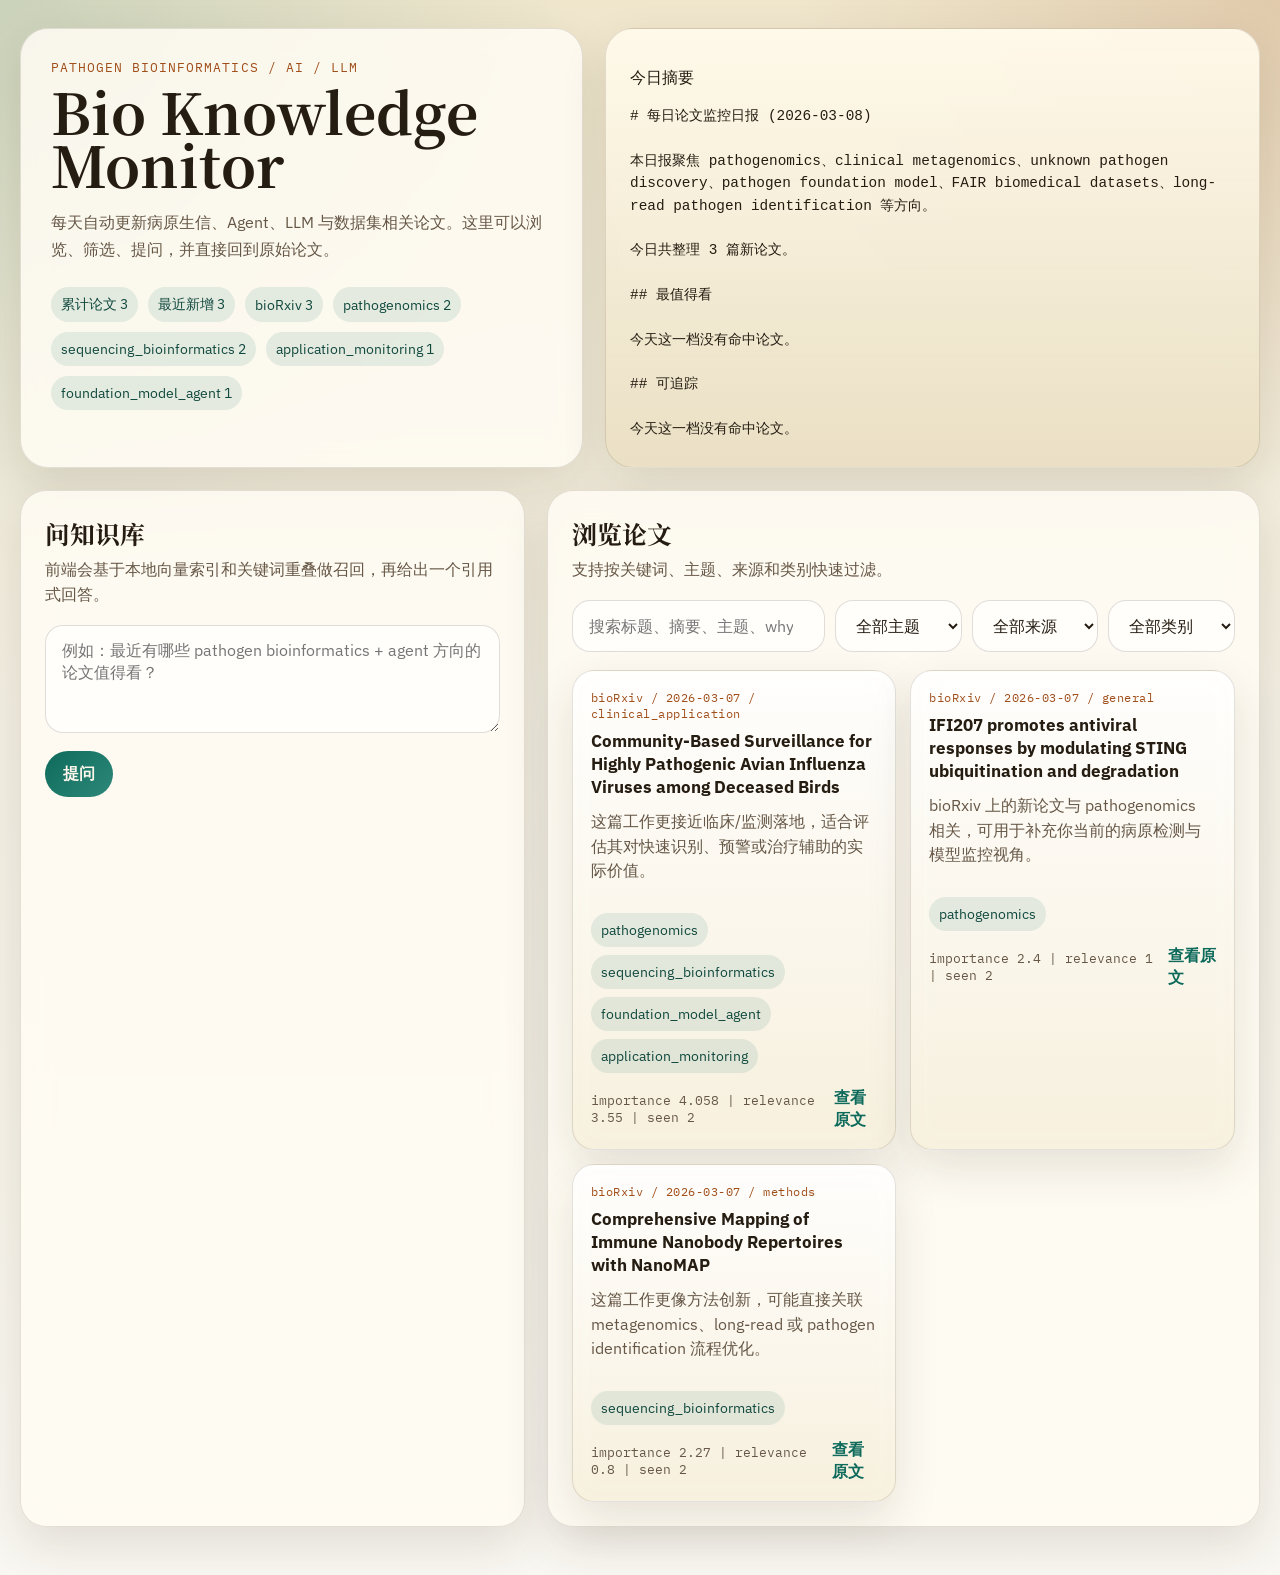
==== site/index.html @ e8703422 "Add web frontend and GitHub Pages deployment" ====
<!doctype html>
<html lang="zh-CN">
  <head>
    <meta charset="utf-8">
    <meta name="viewport" content="width=device-width, initial-scale=1">
    <title>Bio Knowledge Monitor</title>
    <link rel="preconnect" href="https://fonts.googleapis.com">
    <link rel="preconnect" href="https://fonts.gstatic.com" crossorigin>
    <link href="https://fonts.googleapis.com/css2?family=IBM+Plex+Sans:wght@400;500;600;700&family=IBM+Plex+Mono:wght@400;500&family=Noto+Serif+SC:wght@500;700&display=swap" rel="stylesheet">
    <link rel="stylesheet" href="./styles.css">
  </head>
  <body>
    <div class="page-shell">
      <header class="hero">
        <div class="hero-copy">
          <p class="eyebrow">Pathogen Bioinformatics / AI / LLM</p>
          <h1>Bio Knowledge Monitor</h1>
          <p class="hero-text">
            每天自动更新病原生信、Agent、LLM 与数据集相关论文。这里可以浏览、筛选、提问，并直接回到原始论文。
          </p>
          <div class="hero-stats" id="hero-stats"></div>
        </div>
        <div class="hero-panel">
          <p class="panel-label">今日摘要</p>
          <pre id="digest-preview">加载中...</pre>
        </div>
      </header>

      <main class="layout">
        <section class="ask-card">
          <div class="section-head">
            <h2>问知识库</h2>
            <p>前端会基于本地向量索引和关键词重叠做召回，再给出一个引用式回答。</p>
          </div>
          <form id="ask-form" class="ask-form">
            <textarea id="question-input" rows="3" placeholder="例如：最近有哪些 pathogen bioinformatics + agent 方向的论文值得看？"></textarea>
            <div class="form-row">
              <button type="submit">提问</button>
              <span id="ask-status"></span>
            </div>
          </form>
          <div id="answer-card" class="answer-card hidden">
            <h3>回答</h3>
            <div id="answer-body"></div>
          </div>
        </section>

        <section class="browser-card">
          <div class="section-head">
            <h2>浏览论文</h2>
            <p>支持按关键词、主题、来源和类别快速过滤。</p>
          </div>
          <div class="toolbar">
            <input id="search-input" type="search" placeholder="搜索标题、摘要、主题、why it matters">
            <select id="topic-filter">
              <option value="">全部主题</option>
            </select>
            <select id="source-filter">
              <option value="">全部来源</option>
            </select>
            <select id="category-filter">
              <option value="">全部类别</option>
            </select>
          </div>
          <div class="paper-grid" id="paper-grid"></div>
        </section>
      </main>
    </div>

    <template id="paper-template">
      <article class="paper-card">
        <div class="paper-meta"></div>
        <h3 class="paper-title"></h3>
        <p class="paper-summary"></p>
        <div class="paper-tags"></div>
        <div class="paper-foot">
          <div class="paper-scores"></div>
          <a class="paper-link" target="_blank" rel="noreferrer">查看原文</a>
        </div>
      </article>
    </template>

    <script src="./app.js" type="module"></script>
  </body>
  </html>
---- site/styles.css ----
:root {
  --bg: #f3efe3;
  --bg-strong: #e9dfc3;
  --panel: rgba(255, 252, 244, 0.86);
  --panel-strong: rgba(246, 239, 219, 0.96);
  --line: rgba(64, 51, 30, 0.14);
  --text: #261d12;
  --muted: #665746;
  --accent: #0e6b5c;
  --accent-soft: #a5d4c0;
  --signal: #a04e1a;
  --shadow: 0 18px 46px rgba(58, 41, 14, 0.12);
}

* {
  box-sizing: border-box;
}

body {
  margin: 0;
  color: var(--text);
  background:
    radial-gradient(circle at top left, rgba(14, 107, 92, 0.16), transparent 28%),
    radial-gradient(circle at top right, rgba(160, 78, 26, 0.18), transparent 24%),
    linear-gradient(180deg, #efe6cc 0%, var(--bg) 46%, #f9f7f1 100%);
  font-family: "IBM Plex Sans", sans-serif;
}

.page-shell {
  max-width: 1340px;
  margin: 0 auto;
  padding: 28px 20px 48px;
}

.hero {
  display: grid;
  grid-template-columns: 1.4fr 0.9fr;
  gap: 22px;
  align-items: stretch;
  margin-bottom: 22px;
}

.hero-copy,
.hero-panel,
.ask-card,
.browser-card,
.paper-card,
.answer-card {
  backdrop-filter: blur(14px);
  background: var(--panel);
  border: 1px solid var(--line);
  box-shadow: var(--shadow);
}

.hero-copy {
  border-radius: 28px;
  padding: 30px;
}

.hero-panel {
  border-radius: 28px;
  padding: 22px 24px;
  background: linear-gradient(180deg, rgba(255, 249, 234, 0.98), rgba(233, 223, 195, 0.94));
}

.eyebrow,
.panel-label,
.paper-meta,
.paper-scores,
#ask-status {
  font-family: "IBM Plex Mono", monospace;
}

.eyebrow {
  margin: 0 0 8px;
  color: var(--signal);
  letter-spacing: 0.08em;
  text-transform: uppercase;
  font-size: 0.8rem;
}

h1 {
  margin: 0;
  font-family: "Noto Serif SC", serif;
  font-size: clamp(2.3rem, 4.4vw, 4.6rem);
  line-height: 0.95;
}

.hero-text {
  max-width: 760px;
  margin: 18px 0 24px;
  color: var(--muted);
  font-size: 1.03rem;
  line-height: 1.65;
}

.hero-stats {
  display: flex;
  flex-wrap: wrap;
  gap: 10px;
}

.hero-stats span,
.paper-tags span {
  display: inline-flex;
  align-items: center;
  gap: 6px;
  padding: 8px 10px;
  border-radius: 999px;
  background: rgba(14, 107, 92, 0.1);
  color: #11493f;
  font-size: 0.85rem;
}

#digest-preview {
  margin: 0;
  white-space: pre-wrap;
  line-height: 1.55;
  font-size: 0.9rem;
  color: var(--text);
  max-height: 340px;
  overflow: auto;
}

.layout {
  display: grid;
  grid-template-columns: 0.92fr 1.3fr;
  gap: 22px;
}

.ask-card,
.browser-card {
  border-radius: 26px;
  padding: 24px;
}

.section-head h2 {
  margin: 0 0 6px;
  font-family: "Noto Serif SC", serif;
  font-size: 1.55rem;
}

.section-head p {
  margin: 0 0 18px;
  color: var(--muted);
  line-height: 1.55;
}

.ask-form textarea,
.toolbar input,
.toolbar select {
  width: 100%;
  border: 1px solid rgba(48, 39, 23, 0.15);
  border-radius: 18px;
  background: rgba(255, 255, 255, 0.7);
  color: var(--text);
  padding: 14px 16px;
  font: inherit;
}

.ask-form textarea {
  resize: vertical;
  min-height: 108px;
}

.form-row {
  display: flex;
  align-items: center;
  justify-content: space-between;
  margin-top: 14px;
}

button {
  border: 0;
  border-radius: 999px;
  background: linear-gradient(135deg, var(--accent) 0%, #2d8879 100%);
  color: #fff7ec;
  padding: 12px 18px;
  font: inherit;
  font-weight: 600;
  cursor: pointer;
}

.answer-card {
  margin-top: 18px;
  border-radius: 22px;
  padding: 18px 20px;
  background: var(--panel-strong);
}

.hidden {
  display: none;
}

.answer-card h3 {
  margin: 0 0 12px;
  font-size: 1rem;
}

.answer-card p {
  margin: 0 0 10px;
  line-height: 1.65;
}

.answer-card ul {
  margin: 0;
  padding-left: 20px;
}

.toolbar {
  display: grid;
  grid-template-columns: 2fr 1fr 1fr 1fr;
  gap: 10px;
  margin-bottom: 18px;
}

.paper-grid {
  display: grid;
  grid-template-columns: repeat(2, minmax(0, 1fr));
  gap: 14px;
}

.paper-card {
  border-radius: 22px;
  padding: 18px;
  background: linear-gradient(180deg, rgba(255, 255, 255, 0.88), rgba(246, 239, 219, 0.88));
}

.paper-meta {
  color: var(--signal);
  font-size: 0.78rem;
  letter-spacing: 0.04em;
}

.paper-title {
  margin: 8px 0 10px;
  font-size: 1.08rem;
  line-height: 1.35;
}

.paper-summary {
  margin: 0 0 12px;
  color: var(--muted);
  line-height: 1.55;
  min-height: 92px;
}

.paper-tags {
  display: flex;
  flex-wrap: wrap;
  gap: 8px;
  margin-bottom: 14px;
}

.paper-foot {
  display: flex;
  align-items: center;
  justify-content: space-between;
  gap: 14px;
}

.paper-scores {
  color: var(--muted);
  font-size: 0.8rem;
}

.paper-link {
  color: var(--accent);
  text-decoration: none;
  font-weight: 600;
}

@media (max-width: 1080px) {
  .hero,
  .layout {
    grid-template-columns: 1fr;
  }

  .toolbar,
  .paper-grid {
    grid-template-columns: 1fr;
  }
}
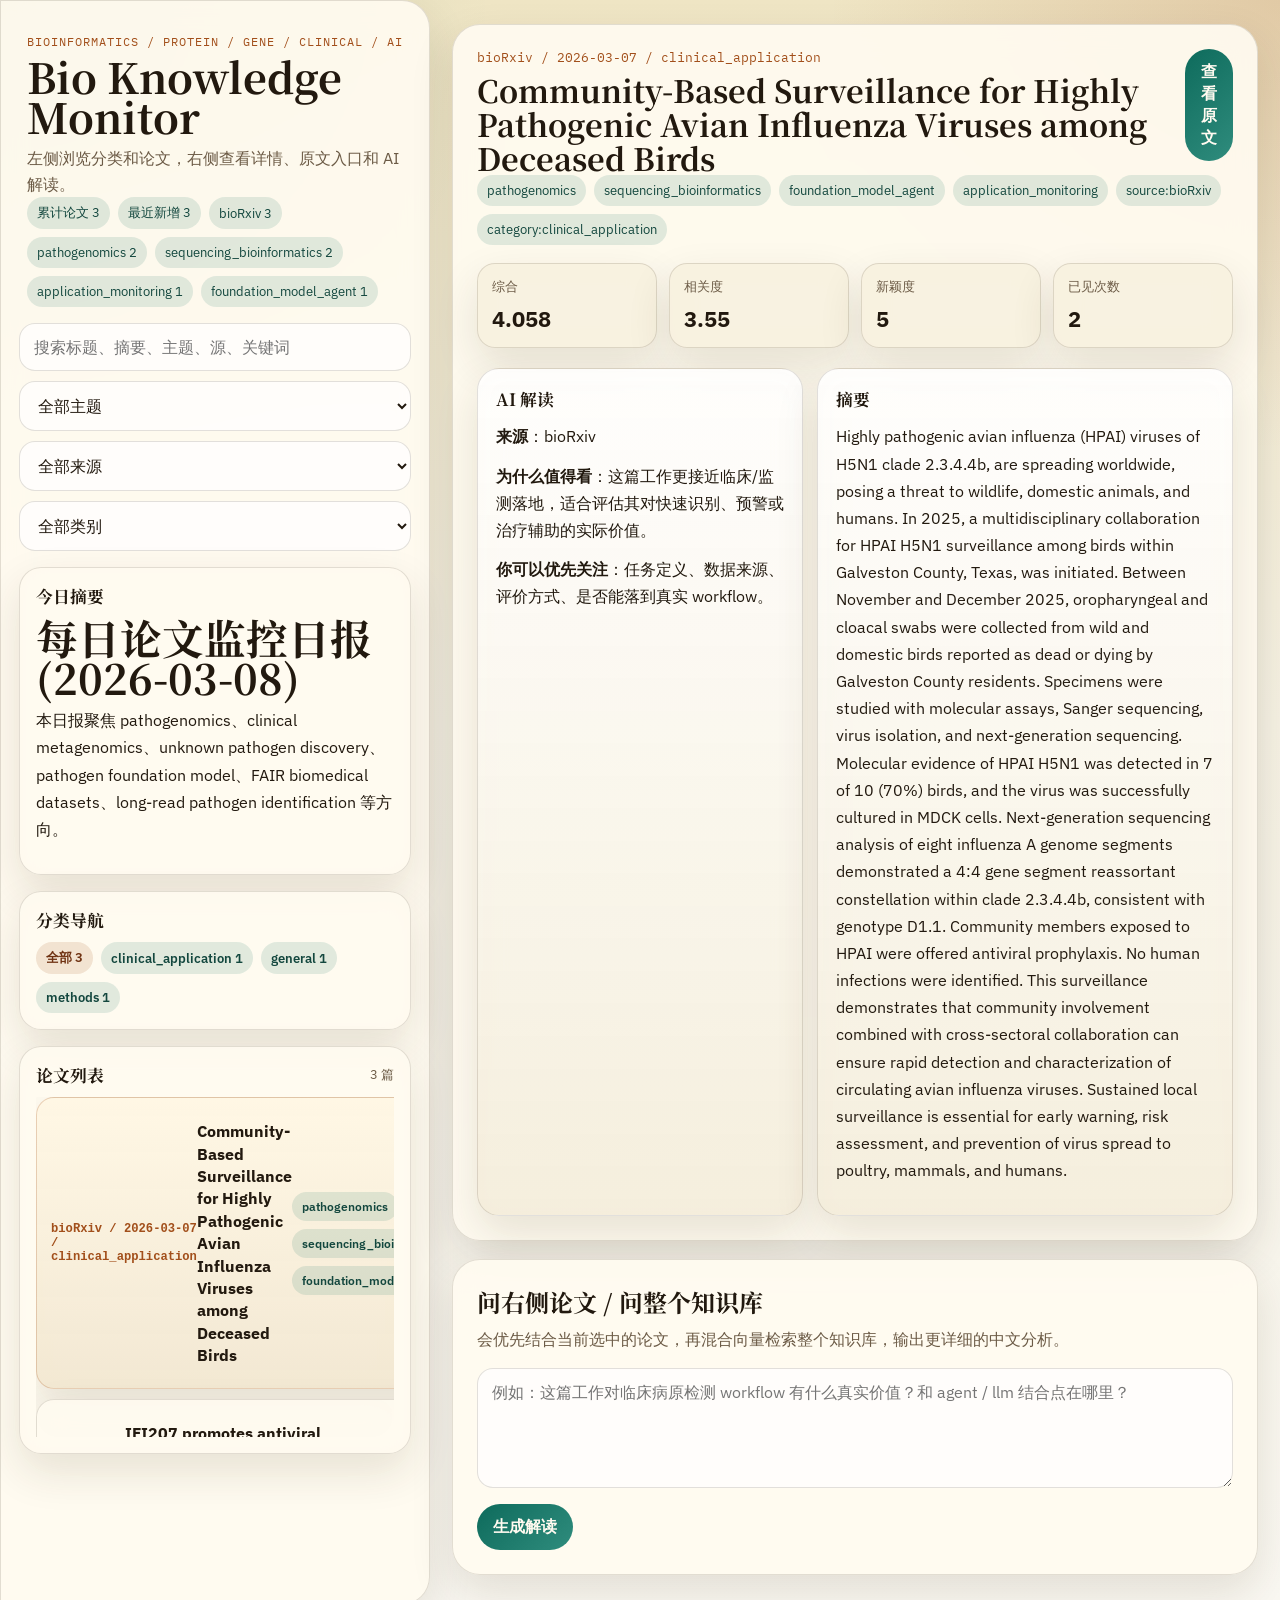
==== commit 843366d7: "Improve frontend layout and broaden research topics" ====
--- a/site/index.html
+++ b/site/index.html
@@ -10,74 +10,123 @@
     <link rel="stylesheet" href="./styles.css">
   </head>
   <body>
-    <div class="page-shell">
-      <header class="hero">
-        <div class="hero-copy">
-          <p class="eyebrow">Pathogen Bioinformatics / AI / LLM</p>
+    <div class="app-shell">
+      <aside class="sidebar">
+        <div class="sidebar-top">
+          <p class="eyebrow">Bioinformatics / Protein / Gene / Clinical / AI</p>
           <h1>Bio Knowledge Monitor</h1>
-          <p class="hero-text">
-            每天自动更新病原生信、Agent、LLM 与数据集相关论文。这里可以浏览、筛选、提问，并直接回到原始论文。
-          </p>
+          <p class="sidebar-copy">左侧浏览分类和论文，右侧查看详情、原文入口和 AI 解读。</p>
           <div class="hero-stats" id="hero-stats"></div>
         </div>
-        <div class="hero-panel">
-          <p class="panel-label">今日摘要</p>
-          <pre id="digest-preview">加载中...</pre>
+
+        <div class="sidebar-controls">
+          <input id="search-input" type="search" placeholder="搜索标题、摘要、主题、源、关键词">
+          <select id="topic-filter">
+            <option value="">全部主题</option>
+          </select>
+          <select id="source-filter">
+            <option value="">全部来源</option>
+          </select>
+          <select id="category-filter">
+            <option value="">全部类别</option>
+          </select>
         </div>
-      </header>
 
-      <main class="layout">
-        <section class="ask-card">
-          <div class="section-head">
-            <h2>问知识库</h2>
-            <p>前端会基于本地向量索引和关键词重叠做召回，再给出一个引用式回答。</p>
+        <section class="digest-card">
+          <div class="section-minihead">
+            <h2>今日摘要</h2>
+          </div>
+          <div id="digest-preview" class="markdown-body">加载中...</div>
+        </section>
+
+        <section class="group-card">
+          <div class="section-minihead">
+            <h2>分类导航</h2>
+          </div>
+          <div id="group-list" class="group-list"></div>
+        </section>
+
+        <section class="paper-list-card">
+          <div class="section-minihead">
+            <h2>论文列表</h2>
+            <span id="paper-count"></span>
+          </div>
+          <div id="paper-list" class="paper-list"></div>
+        </section>
+      </aside>
+
+      <main class="detail-pane">
+        <section class="detail-card">
+          <div class="detail-head">
+            <div>
+              <p id="detail-meta" class="detail-meta"></p>
+              <h2 id="detail-title">请选择左侧论文</h2>
+            </div>
+            <div class="detail-actions">
+              <a id="detail-link" class="primary-link" href="#" target="_blank" rel="noreferrer">查看原文</a>
+            </div>
+          </div>
+
+          <div id="detail-tags" class="detail-tags"></div>
+
+          <div class="detail-grid">
+            <div class="metric-card">
+              <span>综合</span>
+              <strong id="detail-importance">-</strong>
+            </div>
+            <div class="metric-card">
+              <span>相关度</span>
+              <strong id="detail-relevance">-</strong>
+            </div>
+            <div class="metric-card">
+              <span>新颖度</span>
+              <strong id="detail-novelty">-</strong>
+            </div>
+            <div class="metric-card">
+              <span>已见次数</span>
+              <strong id="detail-times-seen">-</strong>
+            </div>
+          </div>
+
+          <div class="info-blocks">
+            <section class="info-card">
+              <h3>AI 解读</h3>
+              <div id="detail-why" class="markdown-body"></div>
+            </section>
+            <section class="info-card">
+              <h3>摘要</h3>
+              <div id="detail-abstract" class="markdown-body"></div>
+            </section>
+          </div>
+        </section>
+
+        <section class="chat-card">
+          <div class="chat-head">
+            <div>
+              <h2>问右侧论文 / 问整个知识库</h2>
+              <p>会优先结合当前选中的论文，再混合向量检索整个知识库，输出更详细的中文分析。</p>
+            </div>
           </div>
           <form id="ask-form" class="ask-form">
-            <textarea id="question-input" rows="3" placeholder="例如：最近有哪些 pathogen bioinformatics + agent 方向的论文值得看？"></textarea>
+            <textarea id="question-input" rows="4" placeholder="例如：这篇工作对临床病原检测 workflow 有什么真实价值？和 agent / llm 结合点在哪里？"></textarea>
             <div class="form-row">
-              <button type="submit">提问</button>
+              <button type="submit">生成解读</button>
               <span id="ask-status"></span>
             </div>
           </form>
           <div id="answer-card" class="answer-card hidden">
-            <h3>回答</h3>
-            <div id="answer-body"></div>
+            <div id="answer-body" class="markdown-body"></div>
           </div>
-        </section>
-
-        <section class="browser-card">
-          <div class="section-head">
-            <h2>浏览论文</h2>
-            <p>支持按关键词、主题、来源和类别快速过滤。</p>
-          </div>
-          <div class="toolbar">
-            <input id="search-input" type="search" placeholder="搜索标题、摘要、主题、why it matters">
-            <select id="topic-filter">
-              <option value="">全部主题</option>
-            </select>
-            <select id="source-filter">
-              <option value="">全部来源</option>
-            </select>
-            <select id="category-filter">
-              <option value="">全部类别</option>
-            </select>
-          </div>
-          <div class="paper-grid" id="paper-grid"></div>
         </section>
       </main>
     </div>
 
-    <template id="paper-template">
-      <article class="paper-card">
-        <div class="paper-meta"></div>
-        <h3 class="paper-title"></h3>
-        <p class="paper-summary"></p>
-        <div class="paper-tags"></div>
-        <div class="paper-foot">
-          <div class="paper-scores"></div>
-          <a class="paper-link" target="_blank" rel="noreferrer">查看原文</a>
-        </div>
-      </article>
+    <template id="paper-item-template">
+      <button class="paper-item" type="button">
+        <span class="paper-item-meta"></span>
+        <strong class="paper-item-title"></strong>
+        <span class="paper-item-tags"></span>
+      </button>
     </template>
 
     <script src="./app.js" type="module"></script>
--- a/site/styles.css
+++ b/site/styles.css
@@ -1,283 +1,394 @@
 :root {
-  --bg: #f3efe3;
-  --bg-strong: #e9dfc3;
-  --panel: rgba(255, 252, 244, 0.86);
-  --panel-strong: rgba(246, 239, 219, 0.96);
-  --line: rgba(64, 51, 30, 0.14);
-  --text: #261d12;
-  --muted: #665746;
+  --bg: #efe8d2;
+  --panel: rgba(255, 251, 240, 0.92);
+  --panel-2: rgba(248, 242, 224, 0.95);
+  --line: rgba(52, 40, 23, 0.14);
+  --text: #22190f;
+  --muted: #6c5b46;
   --accent: #0e6b5c;
-  --accent-soft: #a5d4c0;
-  --signal: #a04e1a;
-  --shadow: 0 18px 46px rgba(58, 41, 14, 0.12);
+  --accent-2: #a24f1b;
+  --chip: rgba(14, 107, 92, 0.12);
+  --chip-active: rgba(162, 79, 27, 0.14);
+  --shadow: 0 18px 44px rgba(57, 40, 11, 0.12);
 }
 
 * {
   box-sizing: border-box;
 }
 
+html,
 body {
   margin: 0;
+  min-height: 100%;
+}
+
+body {
   color: var(--text);
   background:
-    radial-gradient(circle at top left, rgba(14, 107, 92, 0.16), transparent 28%),
-    radial-gradient(circle at top right, rgba(160, 78, 26, 0.18), transparent 24%),
-    linear-gradient(180deg, #efe6cc 0%, var(--bg) 46%, #f9f7f1 100%);
+    radial-gradient(circle at 0% 0%, rgba(14, 107, 92, 0.14), transparent 24%),
+    radial-gradient(circle at 100% 0%, rgba(162, 79, 27, 0.18), transparent 22%),
+    linear-gradient(180deg, #efe5c4 0%, #f5f1e3 45%, #faf8f2 100%);
   font-family: "IBM Plex Sans", sans-serif;
 }
 
-.page-shell {
-  max-width: 1340px;
-  margin: 0 auto;
-  padding: 28px 20px 48px;
-}
-
-.hero {
-  display: grid;
-  grid-template-columns: 1.4fr 0.9fr;
-  gap: 22px;
-  align-items: stretch;
-  margin-bottom: 22px;
-}
-
-.hero-copy,
-.hero-panel,
-.ask-card,
-.browser-card,
-.paper-card,
-.answer-card {
+.app-shell {
+  display: grid;
+  grid-template-columns: 430px minmax(0, 1fr);
+  min-height: 100vh;
+}
+
+.sidebar,
+.detail-card,
+.chat-card,
+.paper-item,
+.metric-card,
+.info-card,
+.digest-card,
+.group-card,
+.paper-list-card {
+  border: 1px solid var(--line);
+  background: var(--panel);
+  box-shadow: var(--shadow);
   backdrop-filter: blur(14px);
-  background: var(--panel);
-  border: 1px solid var(--line);
-  box-shadow: var(--shadow);
-}
-
-.hero-copy {
-  border-radius: 28px;
-  padding: 30px;
-}
-
-.hero-panel {
-  border-radius: 28px;
-  padding: 22px 24px;
-  background: linear-gradient(180deg, rgba(255, 249, 234, 0.98), rgba(233, 223, 195, 0.94));
+}
+
+.sidebar {
+  padding: 22px 18px 24px;
+  border-radius: 0 28px 28px 0;
+  display: flex;
+  flex-direction: column;
+  gap: 16px;
+}
+
+.sidebar-top {
+  padding: 10px 8px 0;
 }
 
 .eyebrow,
-.panel-label,
-.paper-meta,
-.paper-scores,
+.detail-meta,
+.paper-item-meta,
 #ask-status {
   font-family: "IBM Plex Mono", monospace;
 }
 
 .eyebrow {
   margin: 0 0 8px;
-  color: var(--signal);
+  color: var(--accent-2);
+  text-transform: uppercase;
   letter-spacing: 0.08em;
-  text-transform: uppercase;
-  font-size: 0.8rem;
+  font-size: 0.78rem;
 }
 
 h1 {
+  margin: 0 0 10px;
+  font-family: "Noto Serif SC", serif;
+  font-size: 2.6rem;
+  line-height: 0.95;
+}
+
+.sidebar-copy {
+  margin: 0;
+  color: var(--muted);
+  line-height: 1.6;
+}
+
+.hero-stats,
+.detail-tags,
+.paper-item-tags {
+  display: flex;
+  flex-wrap: wrap;
+  gap: 8px;
+}
+
+.hero-stats span,
+.detail-tags span,
+.paper-item-tags span,
+.group-pill {
+  display: inline-flex;
+  align-items: center;
+  padding: 7px 10px;
+  border-radius: 999px;
+  background: var(--chip);
+  color: #13473e;
+  font-size: 0.82rem;
+}
+
+.sidebar-controls {
+  display: grid;
+  gap: 10px;
+}
+
+input,
+select,
+textarea {
+  width: 100%;
+  border: 1px solid rgba(52, 40, 23, 0.14);
+  border-radius: 16px;
+  padding: 13px 14px;
+  font: inherit;
+  color: var(--text);
+  background: rgba(255, 255, 255, 0.72);
+}
+
+.digest-card,
+.group-card,
+.paper-list-card {
+  border-radius: 22px;
+  padding: 16px;
+}
+
+.section-minihead {
+  display: flex;
+  align-items: center;
+  justify-content: space-between;
+  gap: 12px;
+  margin-bottom: 10px;
+}
+
+.section-minihead h2,
+.chat-head h2,
+.info-card h3 {
   margin: 0;
   font-family: "Noto Serif SC", serif;
-  font-size: clamp(2.3rem, 4.4vw, 4.6rem);
-  line-height: 0.95;
-}
-
-.hero-text {
-  max-width: 760px;
-  margin: 18px 0 24px;
-  color: var(--muted);
-  font-size: 1.03rem;
-  line-height: 1.65;
-}
-
-.hero-stats {
+}
+
+.section-minihead h2 {
+  font-size: 1.05rem;
+}
+
+#paper-count {
+  color: var(--muted);
+  font-size: 0.82rem;
+}
+
+.markdown-body {
+  color: var(--text);
+  line-height: 1.7;
+}
+
+.markdown-body p,
+.markdown-body ul,
+.markdown-body ol,
+.markdown-body blockquote {
+  margin: 0 0 12px;
+}
+
+.markdown-body ul,
+.markdown-body ol {
+  padding-left: 20px;
+}
+
+.markdown-body code {
+  padding: 2px 6px;
+  border-radius: 8px;
+  background: rgba(14, 107, 92, 0.08);
+  font-family: "IBM Plex Mono", monospace;
+  font-size: 0.92em;
+}
+
+.markdown-body blockquote {
+  padding-left: 14px;
+  border-left: 3px solid rgba(162, 79, 27, 0.35);
+  color: var(--muted);
+}
+
+#digest-preview {
+  max-height: 240px;
+  overflow: auto;
+}
+
+.group-list {
   display: flex;
   flex-wrap: wrap;
+  gap: 8px;
+}
+
+.group-pill {
+  border: 0;
+  cursor: pointer;
+  background: var(--chip);
+}
+
+.group-pill.active {
+  background: var(--chip-active);
+  color: #6f3212;
+}
+
+.paper-list {
+  display: grid;
   gap: 10px;
-}
-
-.hero-stats span,
-.paper-tags span {
+  max-height: calc(100vh - 560px);
+  overflow: auto;
+}
+
+.paper-item {
+  width: 100%;
+  text-align: left;
+  border-radius: 18px;
+  padding: 14px;
+  cursor: pointer;
+}
+
+.paper-item.active {
+  border-color: rgba(162, 79, 27, 0.24);
+  background: linear-gradient(180deg, rgba(255, 247, 228, 0.98), rgba(242, 231, 209, 0.95));
+}
+
+.paper-item-meta {
+  color: var(--accent-2);
+  font-size: 0.76rem;
+}
+
+.paper-item-title {
+  display: block;
+  margin: 8px 0;
+  color: var(--text);
+  line-height: 1.4;
+}
+
+.paper-item-tags span {
+  font-size: 0.76rem;
+}
+
+.detail-pane {
+  padding: 24px 22px 30px;
+  display: grid;
+  gap: 18px;
+}
+
+.detail-card,
+.chat-card {
+  border-radius: 28px;
+  padding: 24px;
+}
+
+.detail-head {
+  display: flex;
+  align-items: flex-start;
+  justify-content: space-between;
+  gap: 16px;
+}
+
+.detail-meta {
+  margin: 0 0 8px;
+  color: var(--accent-2);
+  font-size: 0.8rem;
+}
+
+#detail-title {
+  margin: 0;
+  font-family: "Noto Serif SC", serif;
+  font-size: clamp(1.6rem, 2.4vw, 2.5rem);
+  line-height: 1.1;
+}
+
+.primary-link,
+button {
   display: inline-flex;
   align-items: center;
-  gap: 6px;
-  padding: 8px 10px;
+  justify-content: center;
+  border: 0;
   border-radius: 999px;
-  background: rgba(14, 107, 92, 0.1);
-  color: #11493f;
-  font-size: 0.85rem;
-}
-
-#digest-preview {
-  margin: 0;
-  white-space: pre-wrap;
-  line-height: 1.55;
-  font-size: 0.9rem;
-  color: var(--text);
-  max-height: 340px;
-  overflow: auto;
-}
-
-.layout {
-  display: grid;
-  grid-template-columns: 0.92fr 1.3fr;
-  gap: 22px;
-}
-
-.ask-card,
-.browser-card {
-  border-radius: 26px;
-  padding: 24px;
-}
-
-.section-head h2 {
-  margin: 0 0 6px;
-  font-family: "Noto Serif SC", serif;
-  font-size: 1.55rem;
-}
-
-.section-head p {
-  margin: 0 0 18px;
-  color: var(--muted);
-  line-height: 1.55;
-}
-
-.ask-form textarea,
-.toolbar input,
-.toolbar select {
-  width: 100%;
-  border: 1px solid rgba(48, 39, 23, 0.15);
+  padding: 12px 16px;
+  background: linear-gradient(135deg, var(--accent) 0%, #2f8c7d 100%);
+  color: #fffaf0;
+  font: inherit;
+  font-weight: 600;
+  text-decoration: none;
+  cursor: pointer;
+}
+
+.detail-grid {
+  display: grid;
+  grid-template-columns: repeat(4, minmax(0, 1fr));
+  gap: 12px;
+  margin: 18px 0 20px;
+}
+
+.metric-card {
   border-radius: 18px;
-  background: rgba(255, 255, 255, 0.7);
-  color: var(--text);
-  padding: 14px 16px;
-  font: inherit;
-}
-
-.ask-form textarea {
+  padding: 14px;
+  background: var(--panel-2);
+}
+
+.metric-card span {
+  display: block;
+  color: var(--muted);
+  font-size: 0.8rem;
+}
+
+.metric-card strong {
+  display: block;
+  margin-top: 8px;
+  font-size: 1.4rem;
+}
+
+.info-blocks {
+  display: grid;
+  grid-template-columns: 0.88fr 1.12fr;
+  gap: 14px;
+}
+
+.info-card {
+  border-radius: 22px;
+  padding: 18px;
+  background: linear-gradient(180deg, rgba(255, 255, 255, 0.82), rgba(244, 237, 219, 0.92));
+}
+
+.info-card h3 {
+  margin-bottom: 12px;
+  font-size: 1.05rem;
+}
+
+.chat-head p {
+  margin: 8px 0 0;
+  color: var(--muted);
+  line-height: 1.6;
+}
+
+.ask-form {
+  margin-top: 16px;
+}
+
+textarea {
+  min-height: 120px;
   resize: vertical;
-  min-height: 108px;
 }
 
 .form-row {
+  margin-top: 12px;
   display: flex;
   align-items: center;
   justify-content: space-between;
-  margin-top: 14px;
-}
-
-button {
-  border: 0;
-  border-radius: 999px;
-  background: linear-gradient(135deg, var(--accent) 0%, #2d8879 100%);
-  color: #fff7ec;
-  padding: 12px 18px;
-  font: inherit;
-  font-weight: 600;
-  cursor: pointer;
+  gap: 12px;
 }
 
 .answer-card {
-  margin-top: 18px;
+  margin-top: 16px;
+  padding: 18px 18px 6px;
   border-radius: 22px;
-  padding: 18px 20px;
-  background: var(--panel-strong);
+  background: var(--panel-2);
 }
 
 .hidden {
   display: none;
 }
 
-.answer-card h3 {
-  margin: 0 0 12px;
-  font-size: 1rem;
-}
-
-.answer-card p {
-  margin: 0 0 10px;
-  line-height: 1.65;
-}
-
-.answer-card ul {
-  margin: 0;
-  padding-left: 20px;
-}
-
-.toolbar {
-  display: grid;
-  grid-template-columns: 2fr 1fr 1fr 1fr;
-  gap: 10px;
-  margin-bottom: 18px;
-}
-
-.paper-grid {
-  display: grid;
-  grid-template-columns: repeat(2, minmax(0, 1fr));
-  gap: 14px;
-}
-
-.paper-card {
-  border-radius: 22px;
-  padding: 18px;
-  background: linear-gradient(180deg, rgba(255, 255, 255, 0.88), rgba(246, 239, 219, 0.88));
-}
-
-.paper-meta {
-  color: var(--signal);
-  font-size: 0.78rem;
-  letter-spacing: 0.04em;
-}
-
-.paper-title {
-  margin: 8px 0 10px;
-  font-size: 1.08rem;
-  line-height: 1.35;
-}
-
-.paper-summary {
-  margin: 0 0 12px;
-  color: var(--muted);
-  line-height: 1.55;
-  min-height: 92px;
-}
-
-.paper-tags {
-  display: flex;
-  flex-wrap: wrap;
-  gap: 8px;
-  margin-bottom: 14px;
-}
-
-.paper-foot {
-  display: flex;
-  align-items: center;
-  justify-content: space-between;
-  gap: 14px;
-}
-
-.paper-scores {
-  color: var(--muted);
-  font-size: 0.8rem;
-}
-
-.paper-link {
-  color: var(--accent);
-  text-decoration: none;
-  font-weight: 600;
-}
-
-@media (max-width: 1080px) {
-  .hero,
-  .layout {
+@media (max-width: 1180px) {
+  .app-shell {
     grid-template-columns: 1fr;
   }
 
-  .toolbar,
-  .paper-grid {
+  .sidebar {
+    border-radius: 0 0 28px 28px;
+  }
+
+  .paper-list {
+    max-height: 320px;
+  }
+
+  .detail-grid,
+  .info-blocks {
     grid-template-columns: 1fr;
   }
 }
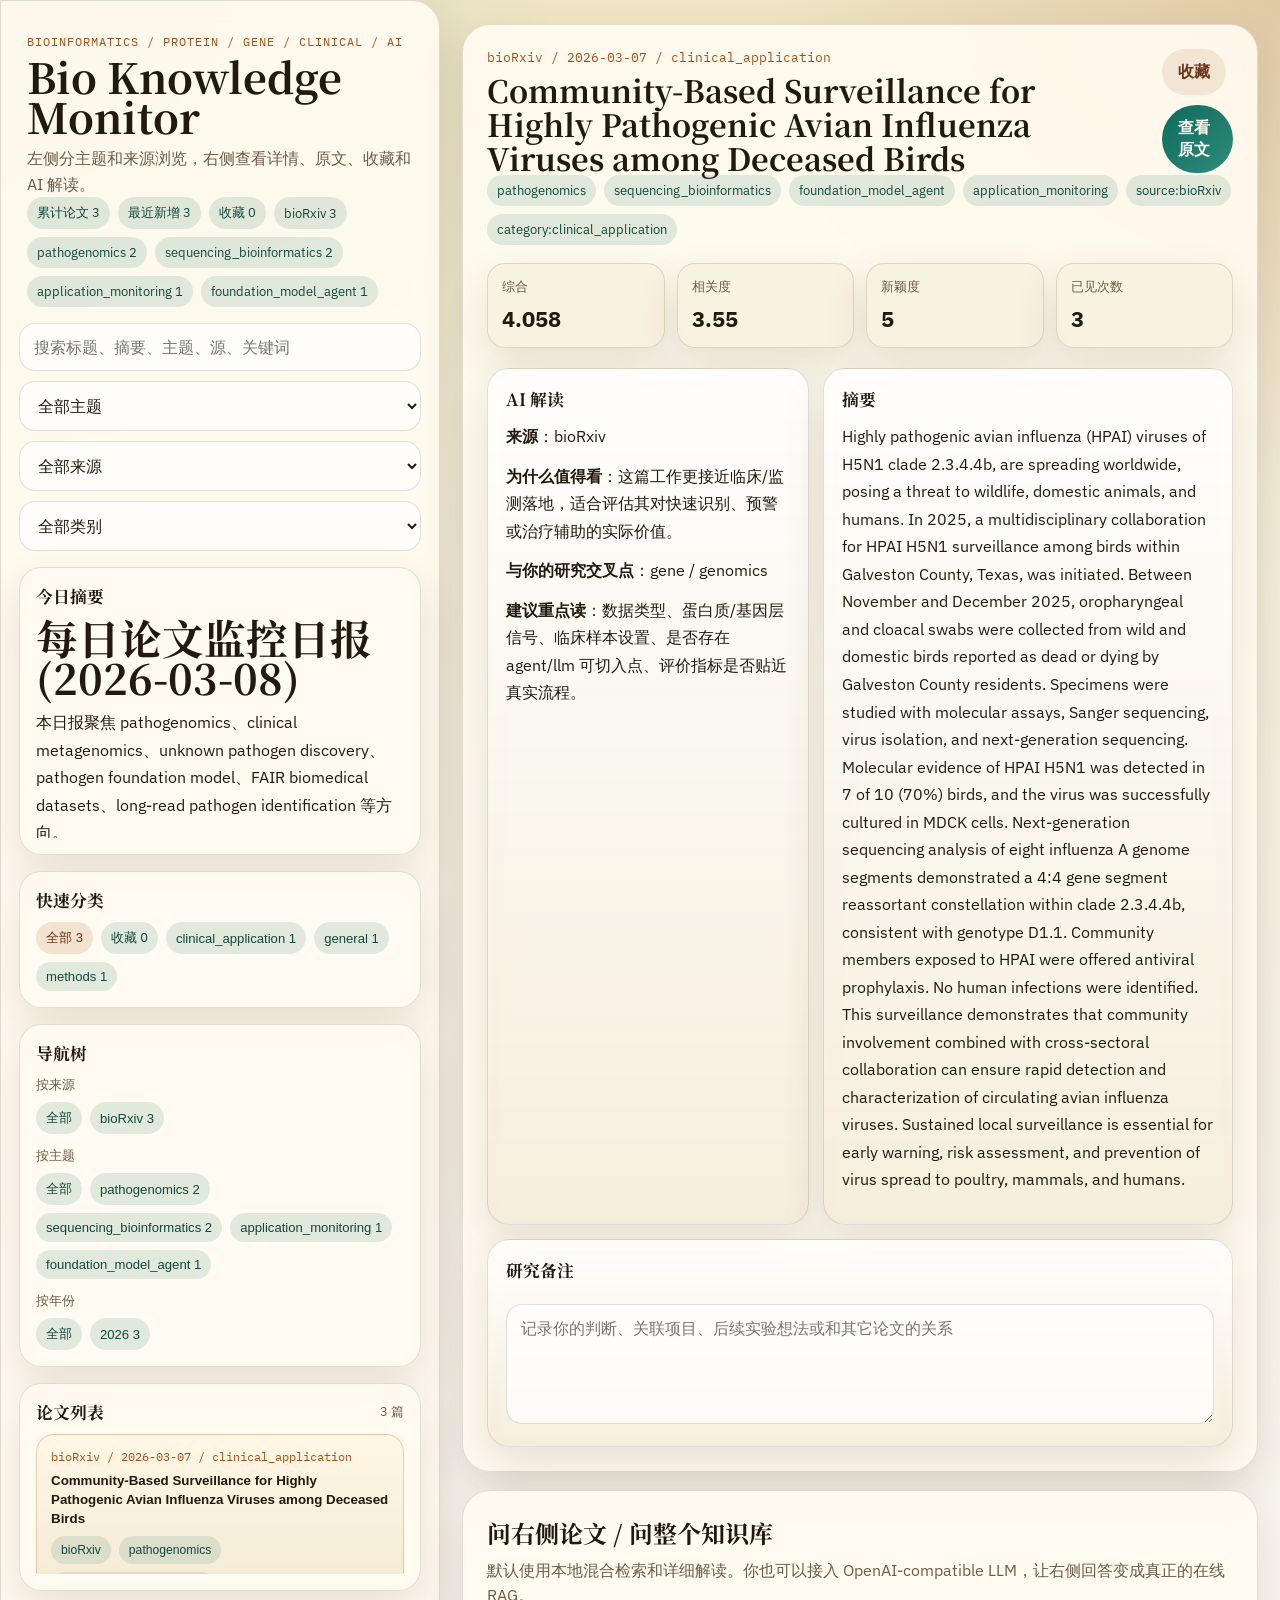
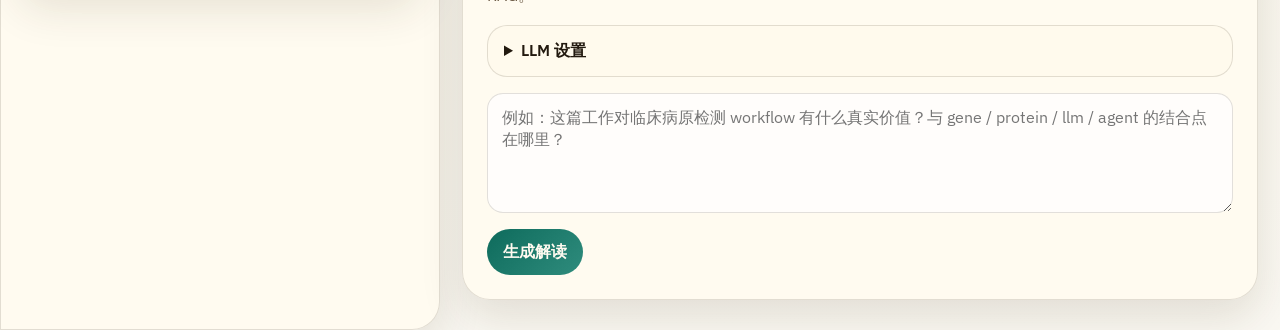
==== commit a2e0e8ea: "Add tree navigation and optional remote LLM chat" ====
--- a/site/index.html
+++ b/site/index.html
@@ -15,7 +15,7 @@
         <div class="sidebar-top">
           <p class="eyebrow">Bioinformatics / Protein / Gene / Clinical / AI</p>
           <h1>Bio Knowledge Monitor</h1>
-          <p class="sidebar-copy">左侧浏览分类和论文，右侧查看详情、原文入口和 AI 解读。</p>
+          <p class="sidebar-copy">左侧分主题和来源浏览，右侧查看详情、原文、收藏和 AI 解读。</p>
           <div class="hero-stats" id="hero-stats"></div>
         </div>
 
@@ -41,9 +41,27 @@
 
         <section class="group-card">
           <div class="section-minihead">
-            <h2>分类导航</h2>
+            <h2>快速分类</h2>
           </div>
           <div id="group-list" class="group-list"></div>
+        </section>
+
+        <section class="tree-card">
+          <div class="section-minihead">
+            <h2>导航树</h2>
+          </div>
+          <div class="tree-block">
+            <div class="tree-title">按来源</div>
+            <div id="tree-source" class="tree-list"></div>
+          </div>
+          <div class="tree-block">
+            <div class="tree-title">按主题</div>
+            <div id="tree-topic" class="tree-list"></div>
+          </div>
+          <div class="tree-block">
+            <div class="tree-title">按年份</div>
+            <div id="tree-year" class="tree-list"></div>
+          </div>
         </section>
 
         <section class="paper-list-card">
@@ -63,6 +81,7 @@
               <h2 id="detail-title">请选择左侧论文</h2>
             </div>
             <div class="detail-actions">
+              <button id="favorite-toggle" class="secondary-button" type="button">收藏</button>
               <a id="detail-link" class="primary-link" href="#" target="_blank" rel="noreferrer">查看原文</a>
             </div>
           </div>
@@ -98,17 +117,51 @@
               <div id="detail-abstract" class="markdown-body"></div>
             </section>
           </div>
+
+          <section class="notes-card">
+            <div class="section-minihead">
+              <h3>研究备注</h3>
+              <span id="notes-status"></span>
+            </div>
+            <textarea id="notes-input" rows="4" placeholder="记录你的判断、关联项目、后续实验想法或和其它论文的关系"></textarea>
+          </section>
         </section>
 
         <section class="chat-card">
           <div class="chat-head">
             <div>
               <h2>问右侧论文 / 问整个知识库</h2>
-              <p>会优先结合当前选中的论文，再混合向量检索整个知识库，输出更详细的中文分析。</p>
+              <p>默认使用本地混合检索和详细解读。你也可以接入 OpenAI-compatible LLM，让右侧回答变成真正的在线 RAG。</p>
             </div>
           </div>
+
+          <details class="llm-settings">
+            <summary>LLM 设置</summary>
+            <div class="llm-grid">
+              <label>
+                <span>模式</span>
+                <select id="llm-mode">
+                  <option value="local">本地解读</option>
+                  <option value="remote">外接 LLM</option>
+                </select>
+              </label>
+              <label>
+                <span>Base URL</span>
+                <input id="llm-base-url" type="text" placeholder="https://api.openai.com/v1">
+              </label>
+              <label>
+                <span>Model</span>
+                <input id="llm-model" type="text" placeholder="gpt-4.1-mini">
+              </label>
+              <label>
+                <span>API Key</span>
+                <input id="llm-api-key" type="password" placeholder="只保存在当前浏览器">
+              </label>
+            </div>
+          </details>
+
           <form id="ask-form" class="ask-form">
-            <textarea id="question-input" rows="4" placeholder="例如：这篇工作对临床病原检测 workflow 有什么真实价值？和 agent / llm 结合点在哪里？"></textarea>
+            <textarea id="question-input" rows="4" placeholder="例如：这篇工作对临床病原检测 workflow 有什么真实价值？与 gene / protein / llm / agent 的结合点在哪里？"></textarea>
             <div class="form-row">
               <button type="submit">生成解读</button>
               <span id="ask-status"></span>
--- a/site/styles.css
+++ b/site/styles.css
@@ -12,15 +12,8 @@
   --shadow: 0 18px 44px rgba(57, 40, 11, 0.12);
 }
 
-* {
-  box-sizing: border-box;
-}
-
-html,
-body {
-  margin: 0;
-  min-height: 100%;
-}
+* { box-sizing: border-box; }
+html, body { margin: 0; min-height: 100%; }
 
 body {
   color: var(--text);
@@ -33,19 +26,11 @@
 
 .app-shell {
   display: grid;
-  grid-template-columns: 430px minmax(0, 1fr);
+  grid-template-columns: 440px minmax(0, 1fr);
   min-height: 100vh;
 }
 
-.sidebar,
-.detail-card,
-.chat-card,
-.paper-item,
-.metric-card,
-.info-card,
-.digest-card,
-.group-card,
-.paper-list-card {
+.sidebar, .detail-card, .chat-card, .paper-item, .metric-card, .info-card, .digest-card, .group-card, .paper-list-card, .tree-card, .notes-card {
   border: 1px solid var(--line);
   background: var(--panel);
   box-shadow: var(--shadow);
@@ -60,16 +45,8 @@
   gap: 16px;
 }
 
-.sidebar-top {
-  padding: 10px 8px 0;
-}
-
-.eyebrow,
-.detail-meta,
-.paper-item-meta,
-#ask-status {
-  font-family: "IBM Plex Mono", monospace;
-}
+.sidebar-top { padding: 10px 8px 0; }
+.eyebrow, .detail-meta, .paper-item-meta, #ask-status, #notes-status { font-family: "IBM Plex Mono", monospace; }
 
 .eyebrow {
   margin: 0 0 8px;
@@ -86,24 +63,10 @@
   line-height: 0.95;
 }
 
-.sidebar-copy {
-  margin: 0;
-  color: var(--muted);
-  line-height: 1.6;
-}
-
-.hero-stats,
-.detail-tags,
-.paper-item-tags {
-  display: flex;
-  flex-wrap: wrap;
-  gap: 8px;
-}
-
-.hero-stats span,
-.detail-tags span,
-.paper-item-tags span,
-.group-pill {
+.sidebar-copy { margin: 0; color: var(--muted); line-height: 1.6; }
+.hero-stats, .detail-tags, .paper-item-tags, .group-list { display: flex; flex-wrap: wrap; gap: 8px; }
+
+.hero-stats span, .detail-tags span, .paper-item-tags span, .group-pill, .tree-item {
   display: inline-flex;
   align-items: center;
   padding: 7px 10px;
@@ -113,14 +76,9 @@
   font-size: 0.82rem;
 }
 
-.sidebar-controls {
-  display: grid;
-  gap: 10px;
-}
-
-input,
-select,
-textarea {
+.sidebar-controls { display: grid; gap: 10px; }
+
+input, select, textarea {
   width: 100%;
   border: 1px solid rgba(52, 40, 23, 0.14);
   border-radius: 16px;
@@ -130,54 +88,15 @@
   background: rgba(255, 255, 255, 0.72);
 }
 
-.digest-card,
-.group-card,
-.paper-list-card {
-  border-radius: 22px;
-  padding: 16px;
-}
-
-.section-minihead {
-  display: flex;
-  align-items: center;
-  justify-content: space-between;
-  gap: 12px;
-  margin-bottom: 10px;
-}
-
-.section-minihead h2,
-.chat-head h2,
-.info-card h3 {
-  margin: 0;
-  font-family: "Noto Serif SC", serif;
-}
-
-.section-minihead h2 {
-  font-size: 1.05rem;
-}
-
-#paper-count {
-  color: var(--muted);
-  font-size: 0.82rem;
-}
-
-.markdown-body {
-  color: var(--text);
-  line-height: 1.7;
-}
-
-.markdown-body p,
-.markdown-body ul,
-.markdown-body ol,
-.markdown-body blockquote {
-  margin: 0 0 12px;
-}
-
-.markdown-body ul,
-.markdown-body ol {
-  padding-left: 20px;
-}
-
+.digest-card, .group-card, .paper-list-card, .tree-card { border-radius: 22px; padding: 16px; }
+.section-minihead { display: flex; align-items: center; justify-content: space-between; gap: 12px; margin-bottom: 10px; }
+.section-minihead h2, .chat-head h2, .info-card h3, .notes-card h3 { margin: 0; font-family: "Noto Serif SC", serif; }
+.section-minihead h2 { font-size: 1.05rem; }
+#paper-count, #notes-status { color: var(--muted); font-size: 0.82rem; }
+
+.markdown-body { color: var(--text); line-height: 1.72; }
+.markdown-body p, .markdown-body ul, .markdown-body ol, .markdown-body blockquote, .markdown-body h1, .markdown-body h2, .markdown-body h3 { margin: 0 0 12px; }
+.markdown-body ul, .markdown-body ol { padding-left: 20px; }
 .markdown-body code {
   padding: 2px 6px;
   border-radius: 8px;
@@ -185,39 +104,33 @@
   font-family: "IBM Plex Mono", monospace;
   font-size: 0.92em;
 }
-
 .markdown-body blockquote {
   padding-left: 14px;
   border-left: 3px solid rgba(162, 79, 27, 0.35);
   color: var(--muted);
 }
-
-#digest-preview {
-  max-height: 240px;
-  overflow: auto;
-}
-
-.group-list {
-  display: flex;
-  flex-wrap: wrap;
-  gap: 8px;
-}
-
-.group-pill {
+.markdown-body a { color: var(--accent); text-decoration: none; }
+
+#digest-preview { max-height: 220px; overflow: auto; }
+
+.group-pill, .tree-item, .paper-item, button {
   border: 0;
   cursor: pointer;
-  background: var(--chip);
-}
-
-.group-pill.active {
+}
+
+.group-pill.active, .tree-item.active {
   background: var(--chip-active);
   color: #6f3212;
 }
 
+.tree-block + .tree-block { margin-top: 12px; }
+.tree-title { margin-bottom: 8px; color: var(--muted); font-size: 0.84rem; }
+.tree-list { display: flex; flex-wrap: wrap; gap: 8px; }
+
 .paper-list {
   display: grid;
   gap: 10px;
-  max-height: calc(100vh - 560px);
+  max-height: calc(100vh - 760px);
   overflow: auto;
 }
 
@@ -226,29 +139,17 @@
   text-align: left;
   border-radius: 18px;
   padding: 14px;
-  cursor: pointer;
+  background: var(--panel);
 }
 
 .paper-item.active {
-  border-color: rgba(162, 79, 27, 0.24);
+  border: 1px solid rgba(162, 79, 27, 0.24);
   background: linear-gradient(180deg, rgba(255, 247, 228, 0.98), rgba(242, 231, 209, 0.95));
 }
 
-.paper-item-meta {
-  color: var(--accent-2);
-  font-size: 0.76rem;
-}
-
-.paper-item-title {
-  display: block;
-  margin: 8px 0;
-  color: var(--text);
-  line-height: 1.4;
-}
-
-.paper-item-tags span {
-  font-size: 0.76rem;
-}
+.paper-item-meta { color: var(--accent-2); font-size: 0.76rem; }
+.paper-item-title { display: block; margin: 8px 0; color: var(--text); line-height: 1.4; }
+.paper-item-tags span { font-size: 0.76rem; }
 
 .detail-pane {
   padding: 24px 22px 30px;
@@ -256,24 +157,9 @@
   gap: 18px;
 }
 
-.detail-card,
-.chat-card {
-  border-radius: 28px;
-  padding: 24px;
-}
-
-.detail-head {
-  display: flex;
-  align-items: flex-start;
-  justify-content: space-between;
-  gap: 16px;
-}
-
-.detail-meta {
-  margin: 0 0 8px;
-  color: var(--accent-2);
-  font-size: 0.8rem;
-}
+.detail-card, .chat-card { border-radius: 28px; padding: 24px; }
+.detail-head { display: flex; align-items: flex-start; justify-content: space-between; gap: 16px; }
+.detail-meta { margin: 0 0 8px; color: var(--accent-2); font-size: 0.8rem; }
 
 #detail-title {
   margin: 0;
@@ -282,20 +168,27 @@
   line-height: 1.1;
 }
 
-.primary-link,
-button {
+.detail-actions { display: flex; gap: 10px; flex-wrap: wrap; }
+
+.primary-link, .secondary-button, button[type="submit"] {
   display: inline-flex;
   align-items: center;
   justify-content: center;
-  border: 0;
   border-radius: 999px;
   padding: 12px 16px;
-  background: linear-gradient(135deg, var(--accent) 0%, #2f8c7d 100%);
-  color: #fffaf0;
   font: inherit;
   font-weight: 600;
   text-decoration: none;
-  cursor: pointer;
+}
+
+.primary-link, button[type="submit"] {
+  background: linear-gradient(135deg, var(--accent) 0%, #2f8c7d 100%);
+  color: #fffaf0;
+}
+
+.secondary-button {
+  background: rgba(162, 79, 27, 0.11);
+  color: #6b3617;
 }
 
 .detail-grid {
@@ -311,17 +204,8 @@
   background: var(--panel-2);
 }
 
-.metric-card span {
-  display: block;
-  color: var(--muted);
-  font-size: 0.8rem;
-}
-
-.metric-card strong {
-  display: block;
-  margin-top: 8px;
-  font-size: 1.4rem;
-}
+.metric-card span { display: block; color: var(--muted); font-size: 0.8rem; }
+.metric-card strong { display: block; margin-top: 8px; font-size: 1.4rem; }
 
 .info-blocks {
   display: grid;
@@ -329,31 +213,17 @@
   gap: 14px;
 }
 
-.info-card {
+.info-card, .notes-card {
   border-radius: 22px;
   padding: 18px;
   background: linear-gradient(180deg, rgba(255, 255, 255, 0.82), rgba(244, 237, 219, 0.92));
 }
 
-.info-card h3 {
-  margin-bottom: 12px;
-  font-size: 1.05rem;
-}
-
-.chat-head p {
-  margin: 8px 0 0;
-  color: var(--muted);
-  line-height: 1.6;
-}
-
-.ask-form {
-  margin-top: 16px;
-}
-
-textarea {
-  min-height: 120px;
-  resize: vertical;
-}
+.notes-card { margin-top: 14px; }
+.info-card h3, .notes-card h3 { margin-bottom: 12px; font-size: 1.05rem; }
+.chat-head p { margin: 8px 0 0; color: var(--muted); line-height: 1.6; }
+.ask-form { margin-top: 16px; }
+textarea { min-height: 120px; resize: vertical; }
 
 .form-row {
   margin-top: 12px;
@@ -363,6 +233,33 @@
   gap: 12px;
 }
 
+.llm-settings {
+  margin-top: 16px;
+  border-radius: 20px;
+  padding: 14px 16px;
+  background: rgba(255, 250, 237, 0.8);
+  border: 1px solid var(--line);
+}
+
+.llm-settings summary {
+  cursor: pointer;
+  font-weight: 600;
+}
+
+.llm-grid {
+  margin-top: 12px;
+  display: grid;
+  grid-template-columns: repeat(2, minmax(0, 1fr));
+  gap: 12px;
+}
+
+.llm-grid label span {
+  display: block;
+  margin-bottom: 6px;
+  color: var(--muted);
+  font-size: 0.82rem;
+}
+
 .answer-card {
   margin-top: 16px;
   padding: 18px 18px 6px;
@@ -370,25 +267,11 @@
   background: var(--panel-2);
 }
 
-.hidden {
-  display: none;
-}
+.hidden { display: none; }
 
 @media (max-width: 1180px) {
-  .app-shell {
-    grid-template-columns: 1fr;
-  }
-
-  .sidebar {
-    border-radius: 0 0 28px 28px;
-  }
-
-  .paper-list {
-    max-height: 320px;
-  }
-
-  .detail-grid,
-  .info-blocks {
-    grid-template-columns: 1fr;
-  }
-}
+  .app-shell { grid-template-columns: 1fr; }
+  .sidebar { border-radius: 0 0 28px 28px; }
+  .paper-list { max-height: 320px; }
+  .detail-grid, .info-blocks, .llm-grid { grid-template-columns: 1fr; }
+}
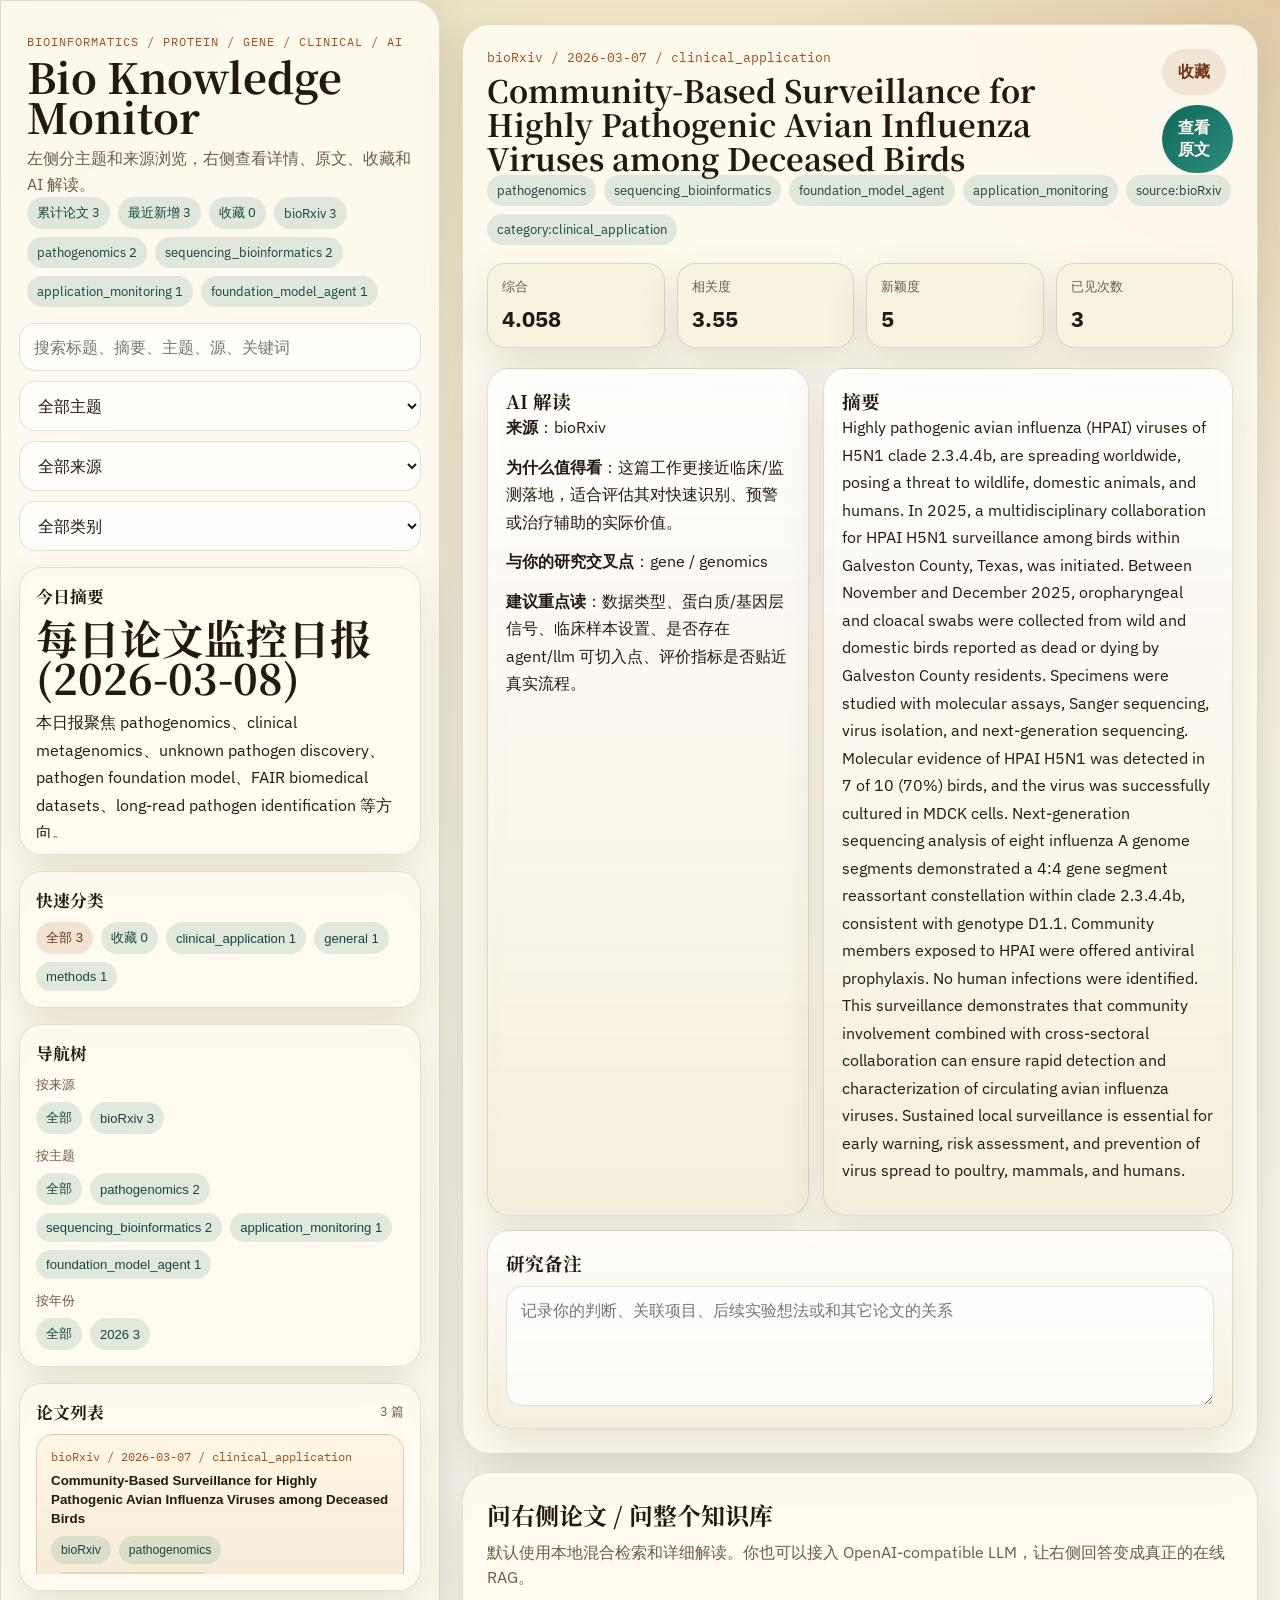
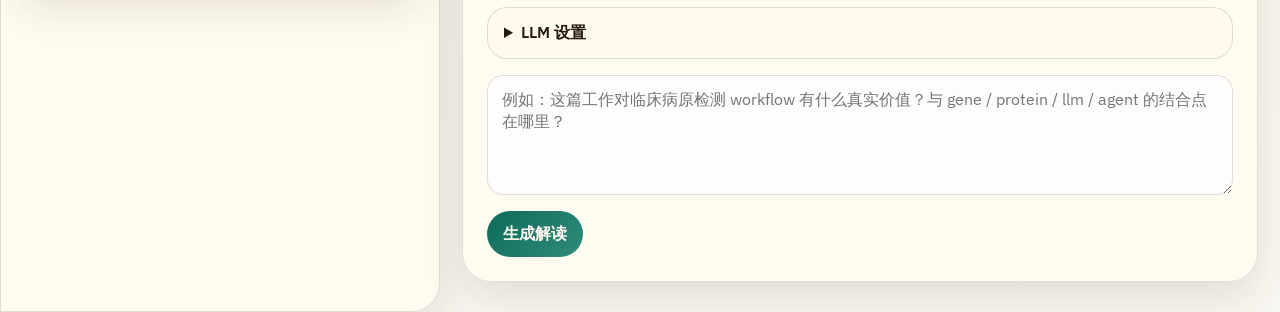
==== commit 5d159ca5: "Refactor static frontend into modular source structure" ====
--- a/site/index.html
+++ b/site/index.html
@@ -7,7 +7,7 @@
     <link rel="preconnect" href="https://fonts.googleapis.com">
     <link rel="preconnect" href="https://fonts.gstatic.com" crossorigin>
     <link href="https://fonts.googleapis.com/css2?family=IBM+Plex+Sans:wght@400;500;600;700&family=IBM+Plex+Mono:wght@400;500&family=Noto+Serif+SC:wght@500;700&display=swap" rel="stylesheet">
-    <link rel="stylesheet" href="./styles.css">
+    <link rel="stylesheet" href="./styles/index.css">
   </head>
   <body>
     <div class="app-shell">
@@ -182,6 +182,6 @@
       </button>
     </template>
 
-    <script src="./app.js" type="module"></script>
+    <script src="./main.js" type="module"></script>
   </body>
   </html>
--- a/site/styles/index.css
+++ b/site/styles/index.css
@@ -0,0 +1,4 @@
+@import "./tokens.css";
+@import "./base.css";
+@import "./layout.css";
+@import "./components.css";
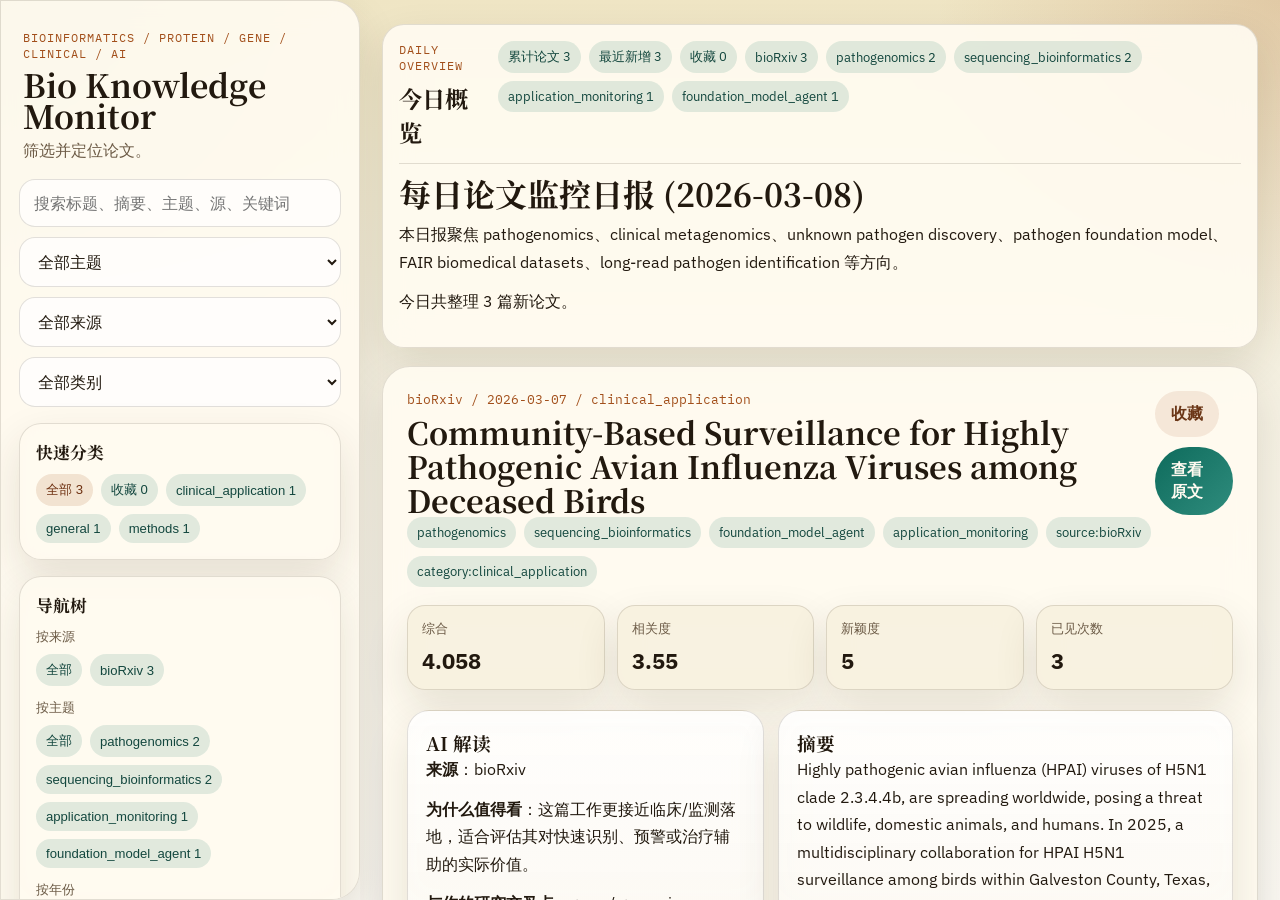
==== commit 360720e6: "Prioritize navigation in sidebar layout" ====
--- a/site/index.html
+++ b/site/index.html
@@ -15,8 +15,7 @@
         <div class="sidebar-top">
           <p class="eyebrow">Bioinformatics / Protein / Gene / Clinical / AI</p>
           <h1>Bio Knowledge Monitor</h1>
-          <p class="sidebar-copy">左侧分主题和来源浏览，右侧查看详情、原文、收藏和 AI 解读。</p>
-          <div class="hero-stats" id="hero-stats"></div>
+          <p class="sidebar-copy">筛选并定位论文。</p>
         </div>
 
         <div class="sidebar-controls">
@@ -31,13 +30,6 @@
             <option value="">全部类别</option>
           </select>
         </div>
-
-        <section class="digest-card">
-          <div class="section-minihead">
-            <h2>今日摘要</h2>
-          </div>
-          <div id="digest-preview" class="markdown-body">加载中...</div>
-        </section>
 
         <section class="group-card">
           <div class="section-minihead">
@@ -74,6 +66,17 @@
       </aside>
 
       <main class="detail-pane">
+        <section class="overview-card">
+          <div class="overview-top">
+            <div>
+              <p class="eyebrow">Daily Overview</p>
+              <h2>今日概览</h2>
+            </div>
+            <div class="hero-stats" id="hero-stats"></div>
+          </div>
+          <div id="digest-preview" class="markdown-body overview-digest">加载中...</div>
+        </section>
+
         <section class="detail-card">
           <div class="detail-head">
             <div>
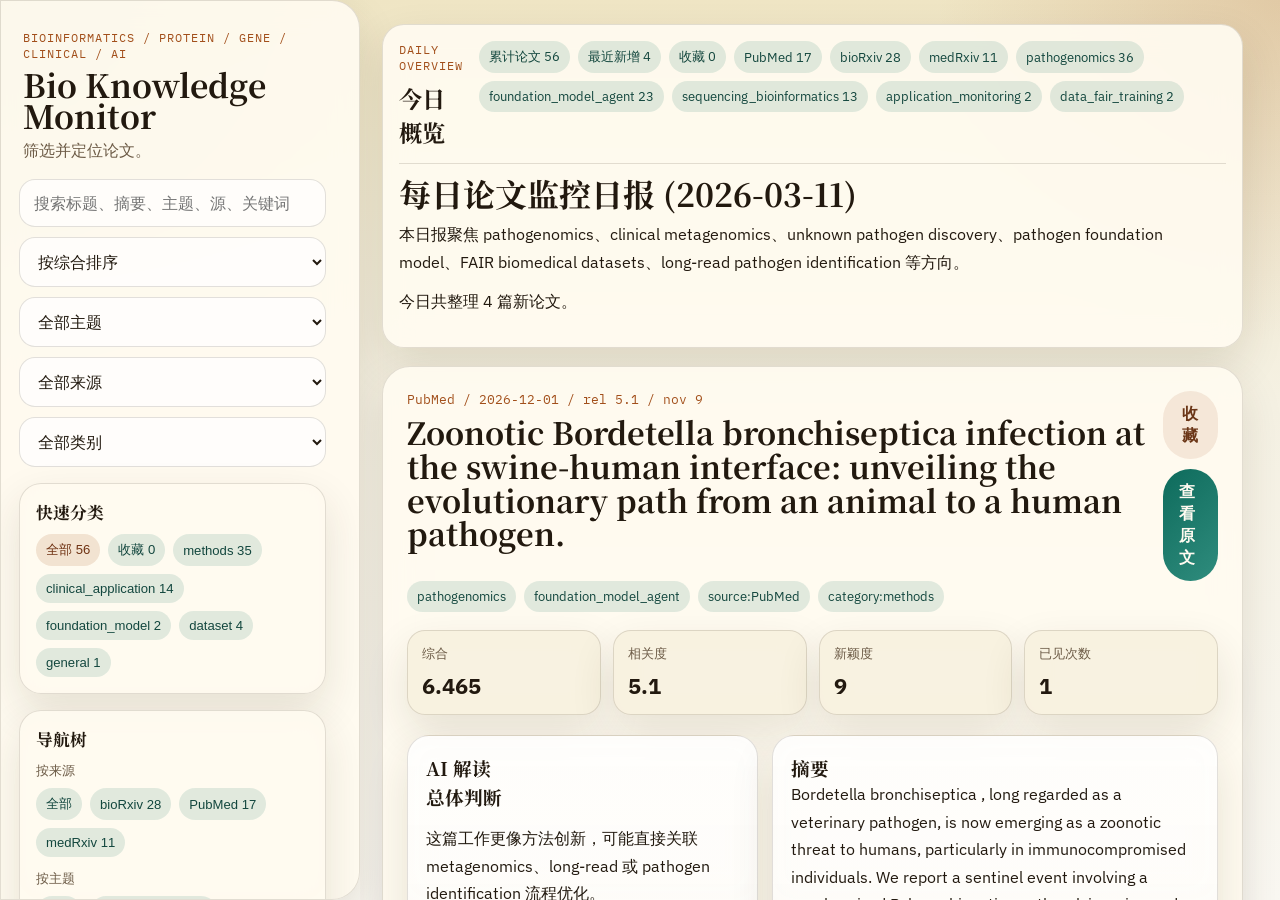
==== commit e5a9dafa: "Improve paper UX and fix preprint links" ====
--- a/site/index.html
+++ b/site/index.html
@@ -20,6 +20,13 @@
 
         <div class="sidebar-controls">
           <input id="search-input" type="search" placeholder="搜索标题、摘要、主题、源、关键词">
+          <select id="sort-filter">
+            <option value="importance">按综合排序</option>
+            <option value="date_desc">按日期最新</option>
+            <option value="relevance_desc">按相关度最高</option>
+            <option value="novelty_desc">按新颖度最高</option>
+            <option value="date_asc">按日期最早</option>
+          </select>
           <select id="topic-filter">
             <option value="">全部主题</option>
           </select>
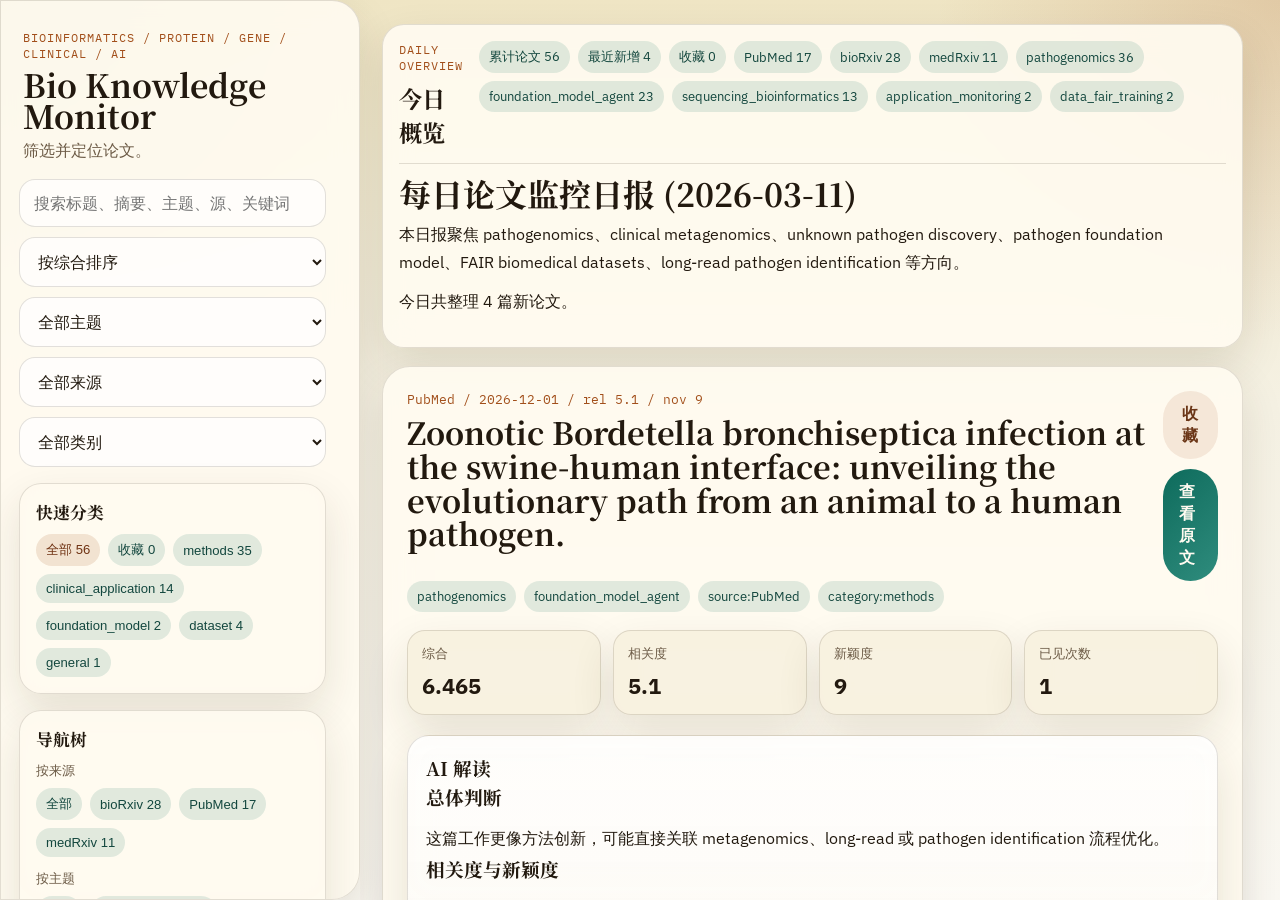
==== commit c1849719: "Add Chinese paper enrichment and richer detail view" ====
--- a/site/index.html
+++ b/site/index.html
@@ -118,12 +118,16 @@
           </div>
 
           <div class="info-blocks">
-            <section class="info-card">
+            <section class="info-card info-card-primary">
               <h3>AI 解读</h3>
               <div id="detail-why" class="markdown-body"></div>
             </section>
             <section class="info-card">
-              <h3>摘要</h3>
+              <h3>中文摘要</h3>
+              <div id="detail-abstract-zh" class="markdown-body"></div>
+            </section>
+            <section class="info-card">
+              <h3>原始摘要</h3>
               <div id="detail-abstract" class="markdown-body"></div>
             </section>
           </div>
